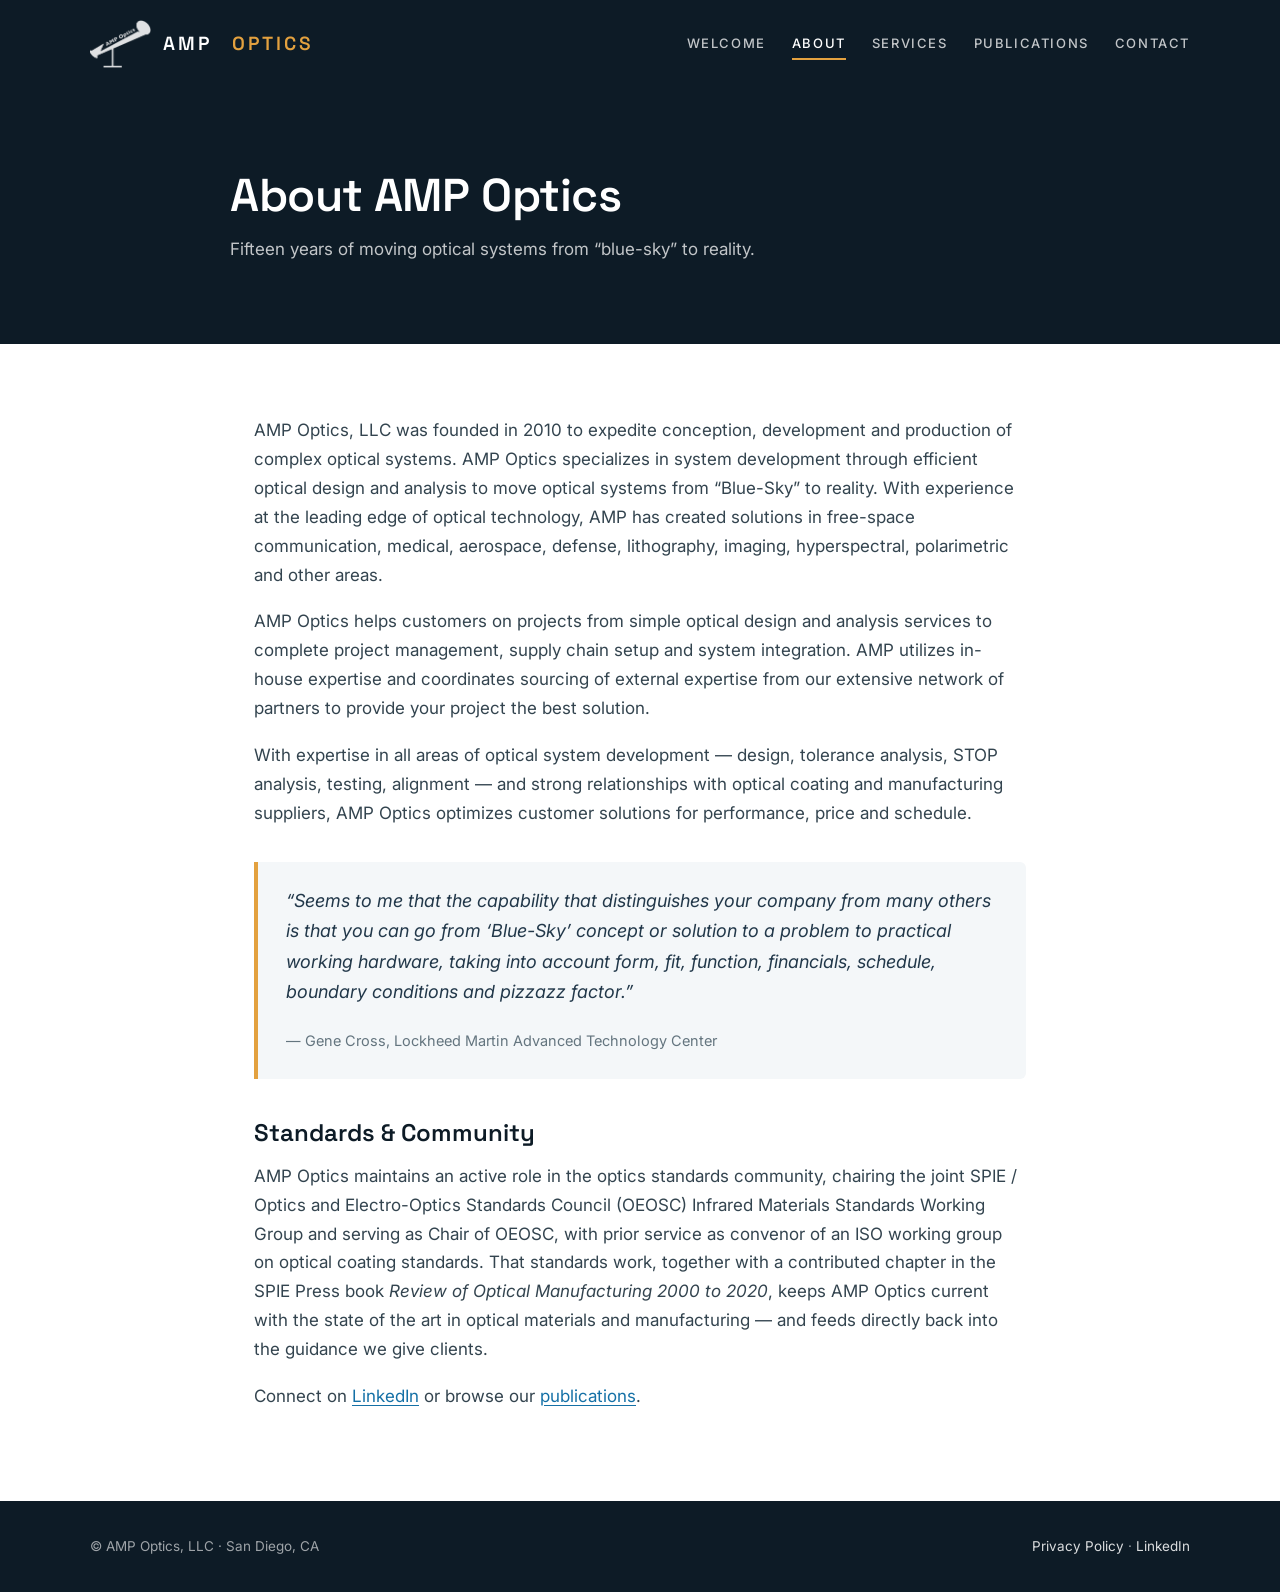
==== about-us/index.html @ 69f0fb99 "SEO: legacy URL redirects, richer metadata, expanded schema - Redirect stubs for /welcome, /welcome-" ====
<!DOCTYPE html>
<html lang="en">
<head>
  <meta charset="utf-8">
  <meta name="viewport" content="width=device-width, initial-scale=1">
  <title>About AMP Optics — Optical Engineering Consultancy Since 2010</title>
  <meta name="description" content="AMP Optics, LLC is an optical engineering consultancy founded in 2010, delivering optical system design and analysis for aerospace, defense, medical, free-space communication, lithography and hyperspectral applications.">
  <link rel="canonical" href="https://www.amp-optics.com/about-us/">
  <meta property="og:type" content="website">
  <meta property="og:title" content="About — AMP Optics">
  <meta property="og:description" content="Optical engineering consultancy founded in 2010 — free-space communication, medical, aerospace, defense, lithography, imaging and more.">
  <meta property="og:url" content="https://www.amp-optics.com/about-us/">
  <meta property="og:image" content="https://www.amp-optics.com/assets/hero.jpg">
  <link rel="icon" href="/assets/favicon.ico">
  <link rel="preconnect" href="https://fonts.googleapis.com">
  <link rel="preconnect" href="https://fonts.gstatic.com" crossorigin>
  <link href="https://fonts.googleapis.com/css2?family=Inter:wght@400;500;600&family=Space+Grotesk:wght@500;600&display=swap" rel="stylesheet">
  <link rel="stylesheet" href="/assets/style.css?v=3">
</head>
<body>
  <header>
    <div class="header-inner">
      <a class="wordmark" href="/"><img src="/assets/logo-white.png" alt="">AMP<span>&nbsp;Optics</span></a>
      <nav>
        <a href="/">Welcome</a>
        <a href="/about-us/" class="active">About</a>
        <a href="/services/">Services</a>
        <a href="/publications/">Publications</a>
        <a href="/contact-us/">Contact</a>
      </nav>
    </div>
  </header>

  <div class="page-head">
    <div class="section-inner">
      <h1>About AMP Optics</h1>
      <p>Fifteen years of moving optical systems from &ldquo;blue-sky&rdquo; to reality.</p>
    </div>
  </div>

  <main class="content">
    <p>AMP Optics, LLC was founded in 2010 to expedite conception, development and production of complex optical systems. AMP Optics specializes in system development through efficient optical design and analysis to move optical systems from &ldquo;Blue-Sky&rdquo; to reality. With experience at the leading edge of optical technology, AMP has created solutions in free-space communication, medical, aerospace, defense, lithography, imaging, hyperspectral, polarimetric and other areas.</p>

    <p>AMP Optics helps customers on projects from simple optical design and analysis services to complete project management, supply chain setup and system integration. AMP utilizes in-house expertise and coordinates sourcing of external expertise from our extensive network of partners to provide your project the best solution.</p>

    <p>With expertise in all areas of optical system development — design, tolerance analysis, STOP analysis, testing, alignment — and strong relationships with optical coating and manufacturing suppliers, AMP Optics optimizes customer solutions for performance, price and schedule.</p>

    <blockquote>
      <p>&ldquo;Seems to me that the capability that distinguishes your company from many others is that you can go from &lsquo;Blue-Sky&rsquo; concept or solution to a problem to practical working hardware, taking into account form, fit, function, financials, schedule, boundary conditions and pizzazz factor.&rdquo;</p>
      <cite>&mdash; Gene Cross, Lockheed Martin Advanced Technology Center</cite>
    </blockquote>

    <h2>Standards &amp; Community</h2>
    <p>AMP Optics maintains an active role in the optics standards community, chairing the joint SPIE / Optics and Electro-Optics Standards Council (OEOSC) Infrared Materials Standards Working Group and serving as Chair of OEOSC, with prior service as convenor of an ISO working group on optical coating standards. That standards work, together with a contributed chapter in the SPIE Press book <em>Review of Optical Manufacturing 2000 to 2020</em>, keeps AMP Optics current with the state of the art in optical materials and manufacturing &mdash; and feeds directly back into the guidance we give clients.</p>

    <p>Connect on <a href="https://www.linkedin.com/in/adam-phenis-612ab2/" rel="noopener">LinkedIn</a> or browse our <a href="/publications/">publications</a>.</p>
  </main>

  <footer>
    <div class="footer-inner">
      <span>&copy; AMP Optics, LLC &middot; San Diego, CA</span>
      <span><a href="/privacy/">Privacy Policy</a> &middot; <a href="https://www.linkedin.com/in/adam-phenis-612ab2/" rel="noopener">LinkedIn</a></span>
    </div>
  </footer>
</body>
</html>
---- assets/style.css ----
/* AMP Optics — 2026 refresh
   Space Grotesk headings / Inter body, dark hero, light content pages. */

:root {
  --ink: #0d1b26;        /* near-black navy — headers, footer, hero base */
  --ink-soft: #22384a;
  --paper: #ffffff;
  --paper-alt: #f4f7f9;
  --body: #33444f;
  --muted: #64757f;
  --accent: #1470a6;     /* heritage blue, refined */
  --accent-dark: #0e5580;
  --amber: #e3a13f;      /* sunset accent, used sparingly */
  --line: #e2e8ec;
}

* { margin: 0; padding: 0; box-sizing: border-box; }

html { scroll-behavior: smooth; -webkit-text-size-adjust: 100%; }

body {
  font-family: 'Inter', 'Helvetica Neue', Arial, sans-serif;
  font-weight: 400;
  font-size: 17px;
  color: var(--body);
  background: var(--paper);
  line-height: 1.7;
  display: flex;
  flex-direction: column;
  min-height: 100vh;
}

h1, h2, h3, .wordmark {
  font-family: 'Space Grotesk', 'Inter', sans-serif;
  color: var(--ink);
  line-height: 1.2;
}

/* ---------- Header / nav ---------- */

header {
  background: var(--ink);
  padding: 0 clamp(20px, 5vw, 56px);
}

.header-inner {
  max-width: 1100px;
  margin: 0 auto;
  display: flex;
  align-items: center;
  justify-content: space-between;
  flex-wrap: wrap;
  gap: 8px 24px;
  padding: 20px 0;
}

.wordmark {
  display: flex;
  align-items: center;
  gap: 12px;
  text-decoration: none;
  white-space: nowrap;
  color: #fff;
  font-size: 19px;
  font-weight: 600;
  letter-spacing: 3px;
  text-transform: uppercase;
}

.wordmark img {
  height: 48px;
  width: auto;
  display: block;
}

.wordmark span { color: var(--amber); }

nav {
  display: flex;
  flex-wrap: wrap;
  gap: 4px 26px;
}

nav a {
  color: rgba(255, 255, 255, 0.75);
  text-decoration: none;
  font-size: 13px;
  font-weight: 500;
  letter-spacing: 1.6px;
  text-transform: uppercase;
  padding: 4px 0;
  border-bottom: 2px solid transparent;
  transition: color 0.15s ease, border-color 0.15s ease;
}

nav a:hover { color: #fff; }
nav a.active { color: #fff; border-bottom-color: var(--amber); }

/* ---------- Hero (homepage) ---------- */

.hero {
  background:
    linear-gradient(180deg, rgba(13, 27, 38, 0.78) 0%, rgba(13, 27, 38, 0.55) 55%, rgba(13, 27, 38, 0.82) 100%),
    url('hero.jpg') center 35% / cover no-repeat;
  padding: clamp(90px, 14vw, 170px) clamp(20px, 5vw, 56px);
}

.hero-inner { max-width: 1100px; margin: 0 auto; }

.hero h1 {
  color: #fff;
  font-size: clamp(34px, 5.2vw, 58px);
  font-weight: 600;
  max-width: 17em;
  letter-spacing: -0.5px;
}

.hero h1 em {
  font-style: normal;
  color: var(--amber);
}

.hero p {
  color: rgba(255, 255, 255, 0.85);
  font-size: clamp(17px, 2vw, 20px);
  max-width: 36em;
  margin-top: 22px;
}

.hero-cta { margin-top: 38px; display: flex; flex-wrap: wrap; gap: 14px; }

.btn {
  display: inline-block;
  padding: 13px 30px;
  border-radius: 4px;
  font-size: 14px;
  font-weight: 600;
  letter-spacing: 1.2px;
  text-transform: uppercase;
  text-decoration: none;
  transition: background 0.15s ease, color 0.15s ease, border-color 0.15s ease;
}

.btn-primary { background: var(--accent); color: #fff; border: 1px solid var(--accent); }
.btn-primary:hover { background: var(--accent-dark); border-color: var(--accent-dark); }

.btn-ghost { background: transparent; color: #fff; border: 1px solid rgba(255, 255, 255, 0.55); }
.btn-ghost:hover { border-color: #fff; }

/* ---------- Sections ---------- */

section { padding: clamp(56px, 8vw, 96px) clamp(20px, 5vw, 56px); }

.section-inner { max-width: 1100px; margin: 0 auto; }

.section-alt { background: var(--paper-alt); }

.kicker {
  display: block;
  font-size: 13px;
  font-weight: 600;
  letter-spacing: 2.5px;
  text-transform: uppercase;
  color: var(--accent);
  margin-bottom: 12px;
}

section h2 {
  font-size: clamp(26px, 3.4vw, 36px);
  font-weight: 600;
  margin-bottom: 18px;
  letter-spacing: -0.3px;
}

.card-grid {
  display: grid;
  grid-template-columns: repeat(auto-fit, minmax(230px, 1fr));
  gap: 22px;
  margin-top: 40px;
}

.card {
  background: var(--paper);
  border: 1px solid var(--line);
  border-top: 3px solid var(--accent);
  border-radius: 6px;
  padding: 26px 24px;
}

.card h3 { font-size: 19px; font-weight: 600; margin-bottom: 10px; }

.card p { font-size: 15.5px; color: var(--body); }

.card .tools {
  display: block;
  margin-top: 14px;
  font-size: 13px;
  color: var(--muted);
}

/* Credibility strip */

.strip {
  background: var(--ink);
  padding: clamp(40px, 6vw, 64px) clamp(20px, 5vw, 56px);
}

.strip .section-inner {
  display: grid;
  grid-template-columns: repeat(auto-fit, minmax(200px, 1fr));
  gap: 28px;
  text-align: center;
}

.strip .stat b {
  display: block;
  font-family: 'Space Grotesk', sans-serif;
  font-size: 26px;
  font-weight: 600;
  color: #fff;
  margin-bottom: 4px;
}

.strip .stat {
  color: rgba(255, 255, 255, 0.65);
  font-size: 14.5px;
}

.strip a.stat { text-decoration: none; transition: color 0.15s ease; }
.strip a.stat:hover { color: rgba(255, 255, 255, 0.9); }
.strip a.stat:hover b { text-decoration: underline; text-underline-offset: 4px; }

/* CTA band */

.cta-band { text-align: center; }

.cta-band p { max-width: 34em; margin: 0 auto 30px; }

/* ---------- Content pages ---------- */

.page-head {
  background: var(--ink);
  padding: clamp(44px, 7vw, 80px) clamp(20px, 5vw, 56px);
}

.page-head .section-inner { max-width: 820px; }

.contact-head .section-inner {
  max-width: 1000px;
  display: flex;
  align-items: center;
  justify-content: space-between;
  gap: 24px;
}

.contact-head .head-text { max-width: 38em; }

.contact-head .head-art { flex: 0 0 auto; }

.contact-head .head-art svg { display: block; width: 220px; height: auto; }

@media (max-width: 720px) {
  .contact-head .head-art { display: none; }
}

.page-head h1 {
  color: #fff;
  font-size: clamp(30px, 4.4vw, 46px);
  font-weight: 600;
  letter-spacing: -0.4px;
}

.page-head p {
  color: rgba(255, 255, 255, 0.75);
  margin-top: 12px;
  max-width: 38em;
}

main.content {
  flex: 1;
  width: 100%;
  max-width: 820px;
  margin: 0 auto;
  padding: clamp(44px, 6vw, 72px) 24px;
}

main.content h2 {
  font-size: 24px;
  font-weight: 600;
  margin: 40px 0 14px;
}

main.content h2:first-child { margin-top: 0; }

main.content p { margin-bottom: 18px; }

main.content ul { margin: 0 0 18px 22px; }

main.content li { margin-bottom: 9px; }

main.content a { color: var(--accent); text-underline-offset: 3px; }
main.content a:hover { color: var(--accent-dark); }

blockquote {
  margin: 34px 0;
  padding: 24px 28px;
  background: var(--paper-alt);
  border-left: 4px solid var(--amber);
  border-radius: 0 6px 6px 0;
}

blockquote p {
  font-size: 18px;
  font-style: italic;
  color: var(--ink-soft);
  margin-bottom: 10px;
}

blockquote cite {
  font-style: normal;
  font-size: 14.5px;
  color: var(--muted);
}

/* Services */

.svc { margin-bottom: 36px; }

.svc h2 { margin-bottom: 8px; }

.svc .tools { font-size: 14px; color: var(--muted); margin-top: 6px; }

.brochures {
  margin-top: 44px;
  padding: 22px;
  background: var(--paper-alt);
  border: 1px solid var(--line);
  border-radius: 6px;
  text-align: center;
}

/* Publications */

.pub-list { list-style: none; margin-left: 0 !important; }

.pub-list li {
  border-left: 3px solid var(--accent);
  padding: 2px 0 2px 18px;
  margin-bottom: 22px;
}

.pub-list li a { text-decoration: none; }
.pub-list li a:hover { text-decoration: underline; }

.pub-year {
  display: inline-block;
  font-size: 12.5px;
  font-weight: 600;
  letter-spacing: 1px;
  color: var(--muted);
  margin-bottom: 2px;
}

/* ---------- Contact form ---------- */

form { max-width: 560px; }

.field { margin-bottom: 22px; }

.field-row { display: flex; gap: 16px; }

.field-row .field { flex: 1; }

label {
  display: block;
  font-size: 13px;
  font-weight: 600;
  letter-spacing: 0.4px;
  margin-bottom: 6px;
  color: var(--ink);
}

label .req { color: var(--muted); font-weight: 400; }

input, textarea {
  width: 100%;
  padding: 11px 13px;
  font-family: inherit;
  font-size: 16px;
  color: var(--ink);
  background: #fff;
  border: 1px solid #c6d0d7;
  border-radius: 4px;
  transition: border-color 0.15s ease, box-shadow 0.15s ease;
}

input:focus, textarea:focus {
  outline: none;
  border-color: var(--accent);
  box-shadow: 0 0 0 3px rgba(20, 112, 166, 0.15);
}

textarea { min-height: 150px; resize: vertical; }

button {
  padding: 13px 38px;
  font-family: inherit;
  font-size: 14px;
  font-weight: 600;
  letter-spacing: 1.2px;
  text-transform: uppercase;
  color: #fff;
  background: var(--accent);
  border: none;
  border-radius: 4px;
  cursor: pointer;
  transition: background 0.15s ease;
}

button:hover { background: var(--accent-dark); }

.form-status { margin-top: 16px; min-height: 1.5em; color: var(--ink); font-weight: 500; }

/* ---------- Footer ---------- */

footer {
  background: var(--ink);
  margin-top: auto;
  padding: 34px clamp(20px, 5vw, 56px);
}

.footer-inner {
  max-width: 1100px;
  margin: 0 auto;
  display: flex;
  flex-wrap: wrap;
  align-items: center;
  justify-content: space-between;
  gap: 10px 24px;
  font-size: 13.5px;
  color: rgba(255, 255, 255, 0.6);
}

footer a {
  color: rgba(255, 255, 255, 0.85);
  text-decoration: none;
}

footer a:hover { color: #fff; text-decoration: underline; }

@media (max-width: 560px) {
  .field-row { flex-direction: column; gap: 0; }
  .header-inner { justify-content: center; }
  nav { justify-content: center; }
  .footer-inner { justify-content: center; text-align: center; }
}
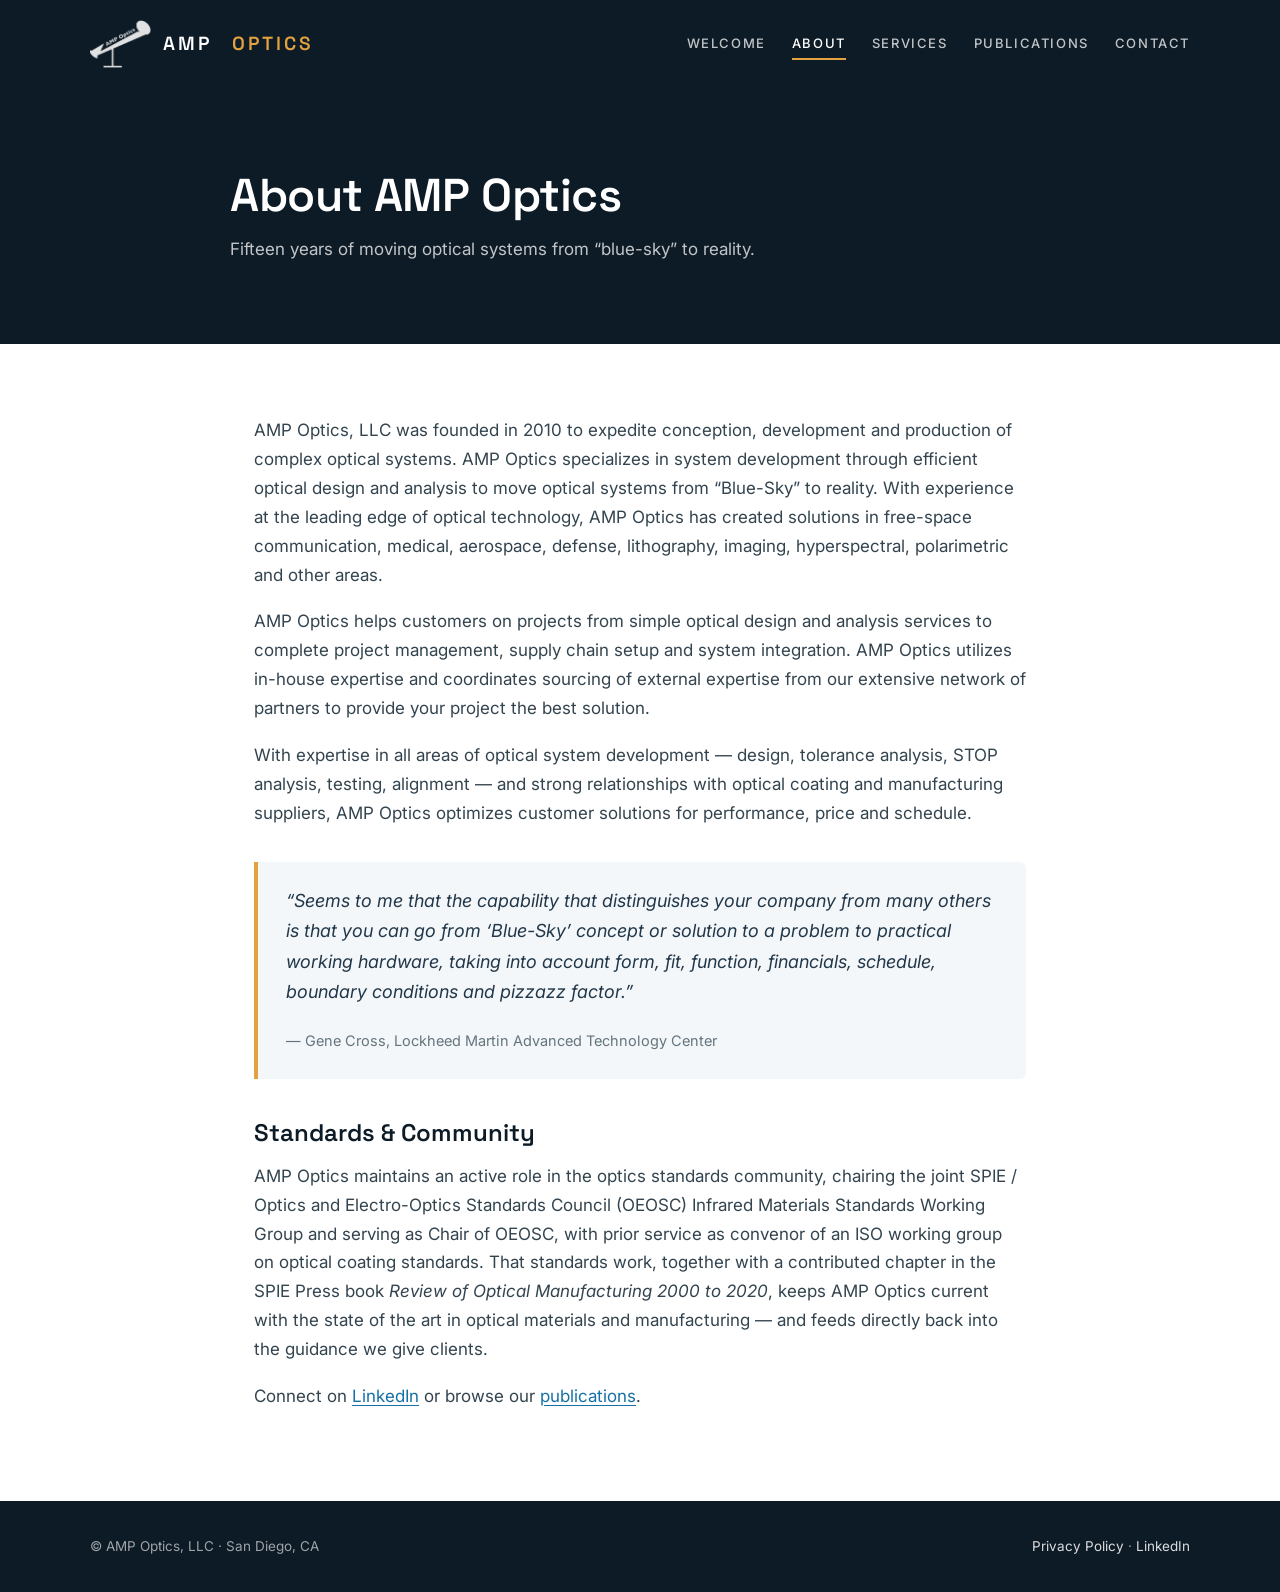
==== commit f0518b21: "About: use full 'AMP Optics' name in body text Two sentences referred to the company as just 'AMP'. " ====
--- a/about-us/index.html
+++ b/about-us/index.html
@@ -39,9 +39,9 @@
   </div>
 
   <main class="content">
-    <p>AMP Optics, LLC was founded in 2010 to expedite conception, development and production of complex optical systems. AMP Optics specializes in system development through efficient optical design and analysis to move optical systems from &ldquo;Blue-Sky&rdquo; to reality. With experience at the leading edge of optical technology, AMP has created solutions in free-space communication, medical, aerospace, defense, lithography, imaging, hyperspectral, polarimetric and other areas.</p>
+    <p>AMP Optics, LLC was founded in 2010 to expedite conception, development and production of complex optical systems. AMP Optics specializes in system development through efficient optical design and analysis to move optical systems from &ldquo;Blue-Sky&rdquo; to reality. With experience at the leading edge of optical technology, AMP Optics has created solutions in free-space communication, medical, aerospace, defense, lithography, imaging, hyperspectral, polarimetric and other areas.</p>
 
-    <p>AMP Optics helps customers on projects from simple optical design and analysis services to complete project management, supply chain setup and system integration. AMP utilizes in-house expertise and coordinates sourcing of external expertise from our extensive network of partners to provide your project the best solution.</p>
+    <p>AMP Optics helps customers on projects from simple optical design and analysis services to complete project management, supply chain setup and system integration. AMP Optics utilizes in-house expertise and coordinates sourcing of external expertise from our extensive network of partners to provide your project the best solution.</p>
 
     <p>With expertise in all areas of optical system development — design, tolerance analysis, STOP analysis, testing, alignment — and strong relationships with optical coating and manufacturing suppliers, AMP Optics optimizes customer solutions for performance, price and schedule.</p>
 
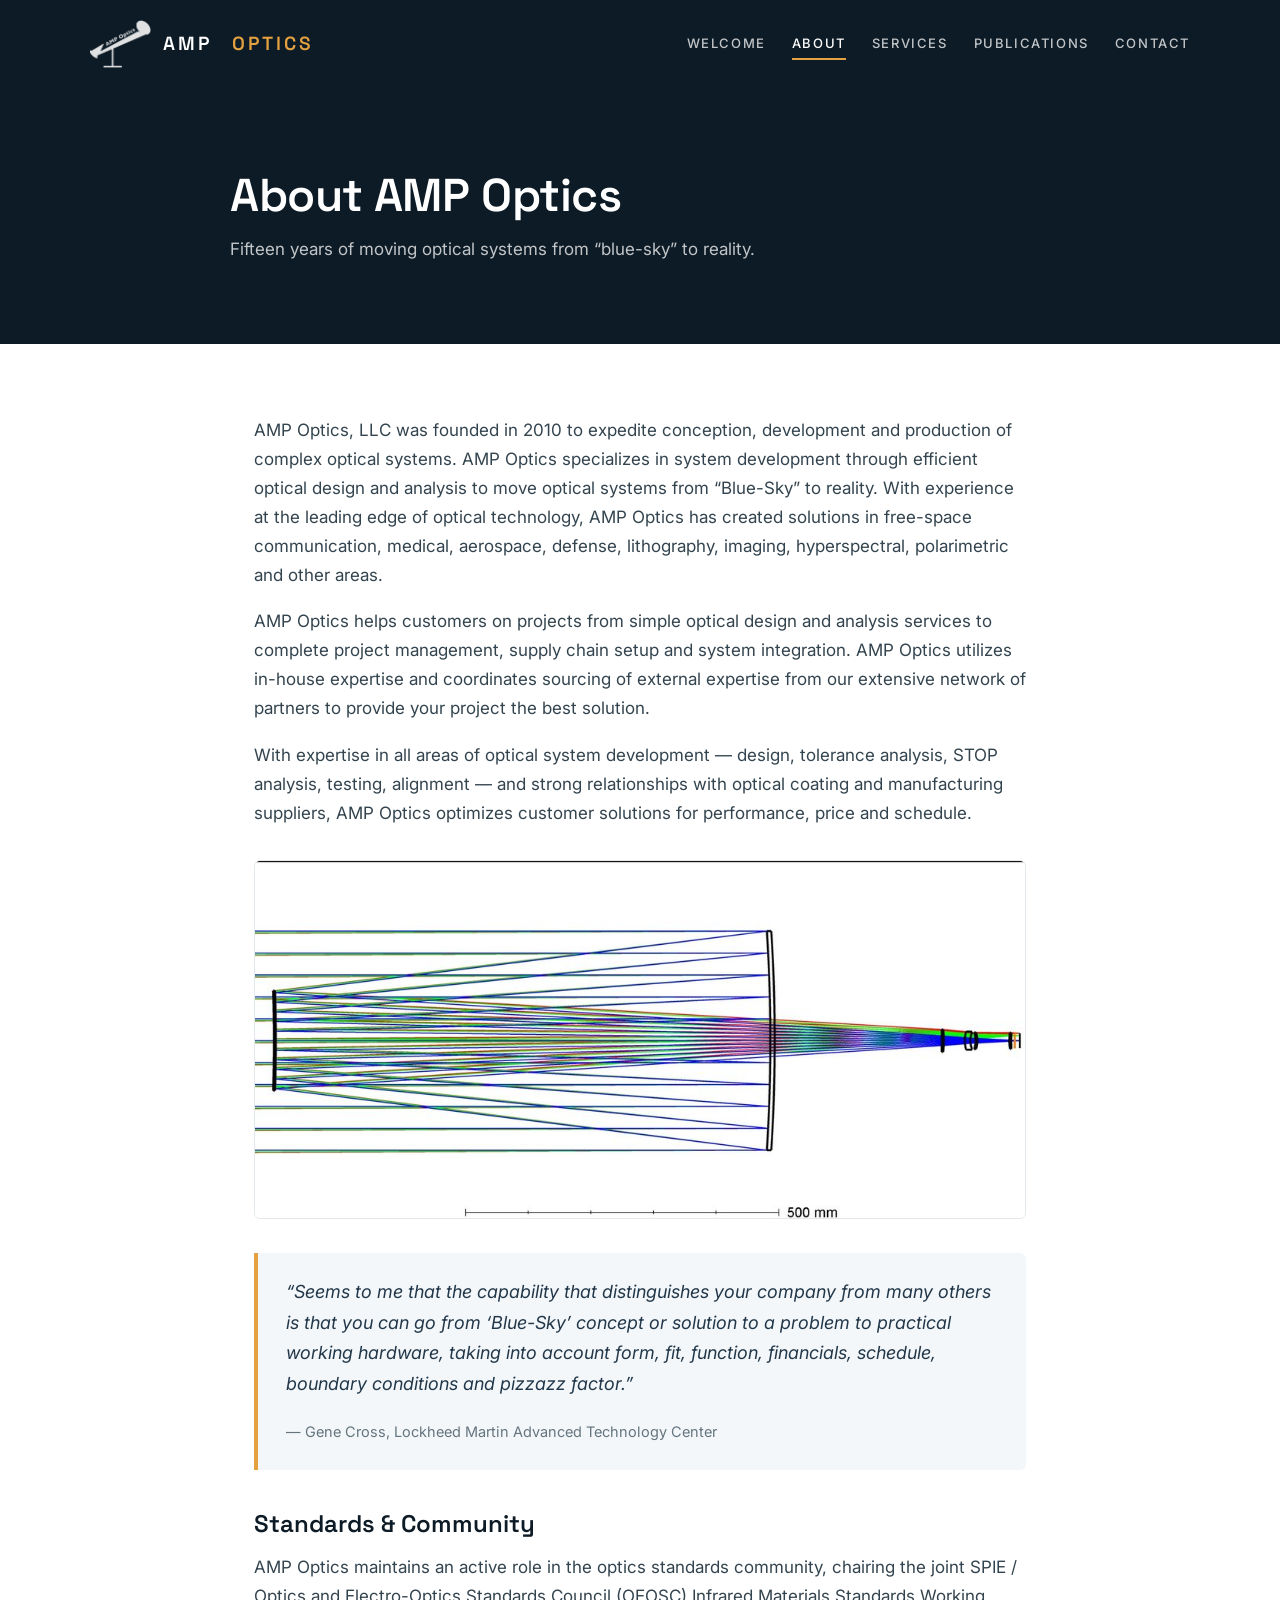
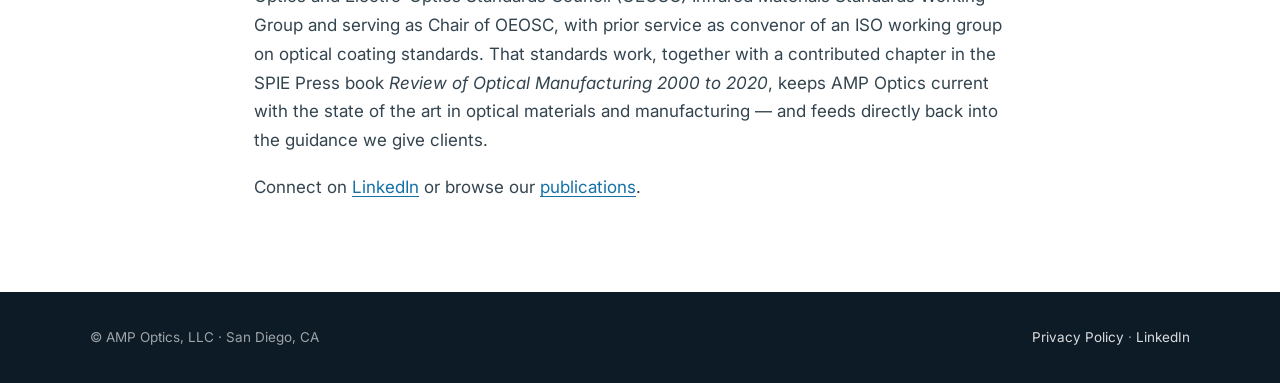
==== commit dd13cc01: "Add images to homepage cards and About page; trim two Services captions Homepage: each capability ca" ====
--- a/about-us/index.html
+++ b/about-us/index.html
@@ -15,7 +15,7 @@
   <link rel="preconnect" href="https://fonts.googleapis.com">
   <link rel="preconnect" href="https://fonts.gstatic.com" crossorigin>
   <link href="https://fonts.googleapis.com/css2?family=Inter:wght@400;500;600&family=Space+Grotesk:wght@500;600&display=swap" rel="stylesheet">
-  <link rel="stylesheet" href="/assets/style.css?v=3">
+  <link rel="stylesheet" href="/assets/style.css?v=7">
 </head>
 <body>
   <header>
@@ -45,6 +45,10 @@
 
     <p>With expertise in all areas of optical system development — design, tolerance analysis, STOP analysis, testing, alignment — and strong relationships with optical coating and manufacturing suppliers, AMP Optics optimizes customer solutions for performance, price and schedule.</p>
 
+    <figure class="wide-figure">
+      <img src="/assets/about-telescope.jpg" alt="Optical layout of a corrected Dall-Kirkham telescope, with rays from several field angles traced from the primary mirror through the corrector group to the focal plane." loading="lazy">
+    </figure>
+
     <blockquote>
       <p>&ldquo;Seems to me that the capability that distinguishes your company from many others is that you can go from &lsquo;Blue-Sky&rsquo; concept or solution to a problem to practical working hardware, taking into account form, fit, function, financials, schedule, boundary conditions and pizzazz factor.&rdquo;</p>
       <cite>&mdash; Gene Cross, Lockheed Martin Advanced Technology Center</cite>
--- a/assets/style.css
+++ b/assets/style.css
@@ -187,6 +187,16 @@
   padding: 26px 24px;
 }
 
+/* Full-bleed image at the top of a capability card. Negative margins pull it
+   out to the card edges, past the 26px/24px padding. */
+.card img {
+  display: block;
+  width: calc(100% + 48px);
+  height: auto;
+  margin: -26px -24px 18px;
+  border-radius: 4px 4px 0 0;
+}
+
 .card h3 { font-size: 19px; font-weight: 600; margin-bottom: 10px; }
 
 .card p { font-size: 15.5px; color: var(--body); }
@@ -244,6 +254,46 @@
 }
 
 .page-head .section-inner { max-width: 820px; }
+
+/* Publications header: antique optics texts behind the heading.
+   Gradient is weighted darker on the left, where the text sits, so the
+   spines stay visible on the right without hurting contrast. */
+.pub-head {
+  background-color: var(--ink);
+  background-image:
+    linear-gradient(90deg, rgba(13, 27, 38, 0.93) 0%, rgba(13, 27, 38, 0.86) 40%, rgba(13, 27, 38, 0.66) 100%),
+    url('publications-header.jpg');
+  background-size: cover;
+  /* Sit high in the frame so the tops of the books are visible rather than
+     cropped mid-spine. Measured contrast stays above WCAG AA here. */
+  background-position: center 12%;
+  background-repeat: no-repeat;
+}
+
+@media (max-width: 700px) {
+  /* Narrow screens crop the image hard; darken further so text still reads. */
+  .pub-head {
+    background-image:
+      linear-gradient(rgba(13, 27, 38, 0.90), rgba(13, 27, 38, 0.90)),
+      url('publications-header.jpg');
+  }
+}
+
+.head-credit {
+  margin-top: 14px;
+  font-size: 13px;
+  letter-spacing: 0.3px;
+  color: rgba(255, 255, 255, 0.72);
+}
+
+.head-credit a {
+  color: rgba(255, 255, 255, 0.85);
+  text-decoration: underline;
+  text-underline-offset: 2px;
+  text-decoration-color: rgba(255, 255, 255, 0.4);
+}
+
+.head-credit a:hover { color: #fff; text-decoration-color: #fff; }
 
 .contact-head .section-inner {
   max-width: 1000px;
@@ -301,6 +351,16 @@
 main.content a { color: var(--accent); text-underline-offset: 3px; }
 main.content a:hover { color: var(--accent-dark); }
 
+.wide-figure { margin: 32px 0; }
+
+.wide-figure img {
+  display: block;
+  width: 100%;
+  height: auto;
+  border: 1px solid var(--line);
+  border-radius: 6px;
+}
+
 blockquote {
   margin: 34px 0;
   padding: 24px 28px;
@@ -329,6 +389,32 @@
 .svc h2 { margin-bottom: 8px; }
 
 .svc .tools { font-size: 14px; color: var(--muted); margin-top: 6px; }
+
+.svc figure {
+  margin: 20px 0 0;
+  text-align: center;
+}
+
+/* Renders vary in aspect: wide ones fill the column, the near-square one is
+   capped by height so it doesn't dominate the section. */
+.svc figure img {
+  display: block;
+  margin: 0 auto;
+  max-width: 100%;
+  max-height: 440px;
+  width: auto;
+  height: auto;
+  border: 1px solid var(--line);
+  border-radius: 6px;
+}
+
+.svc figcaption {
+  margin-top: 10px;
+  font-size: 13.5px;
+  line-height: 1.5;
+  color: var(--muted);
+  text-align: left;
+}
 
 .brochures {
   margin-top: 44px;
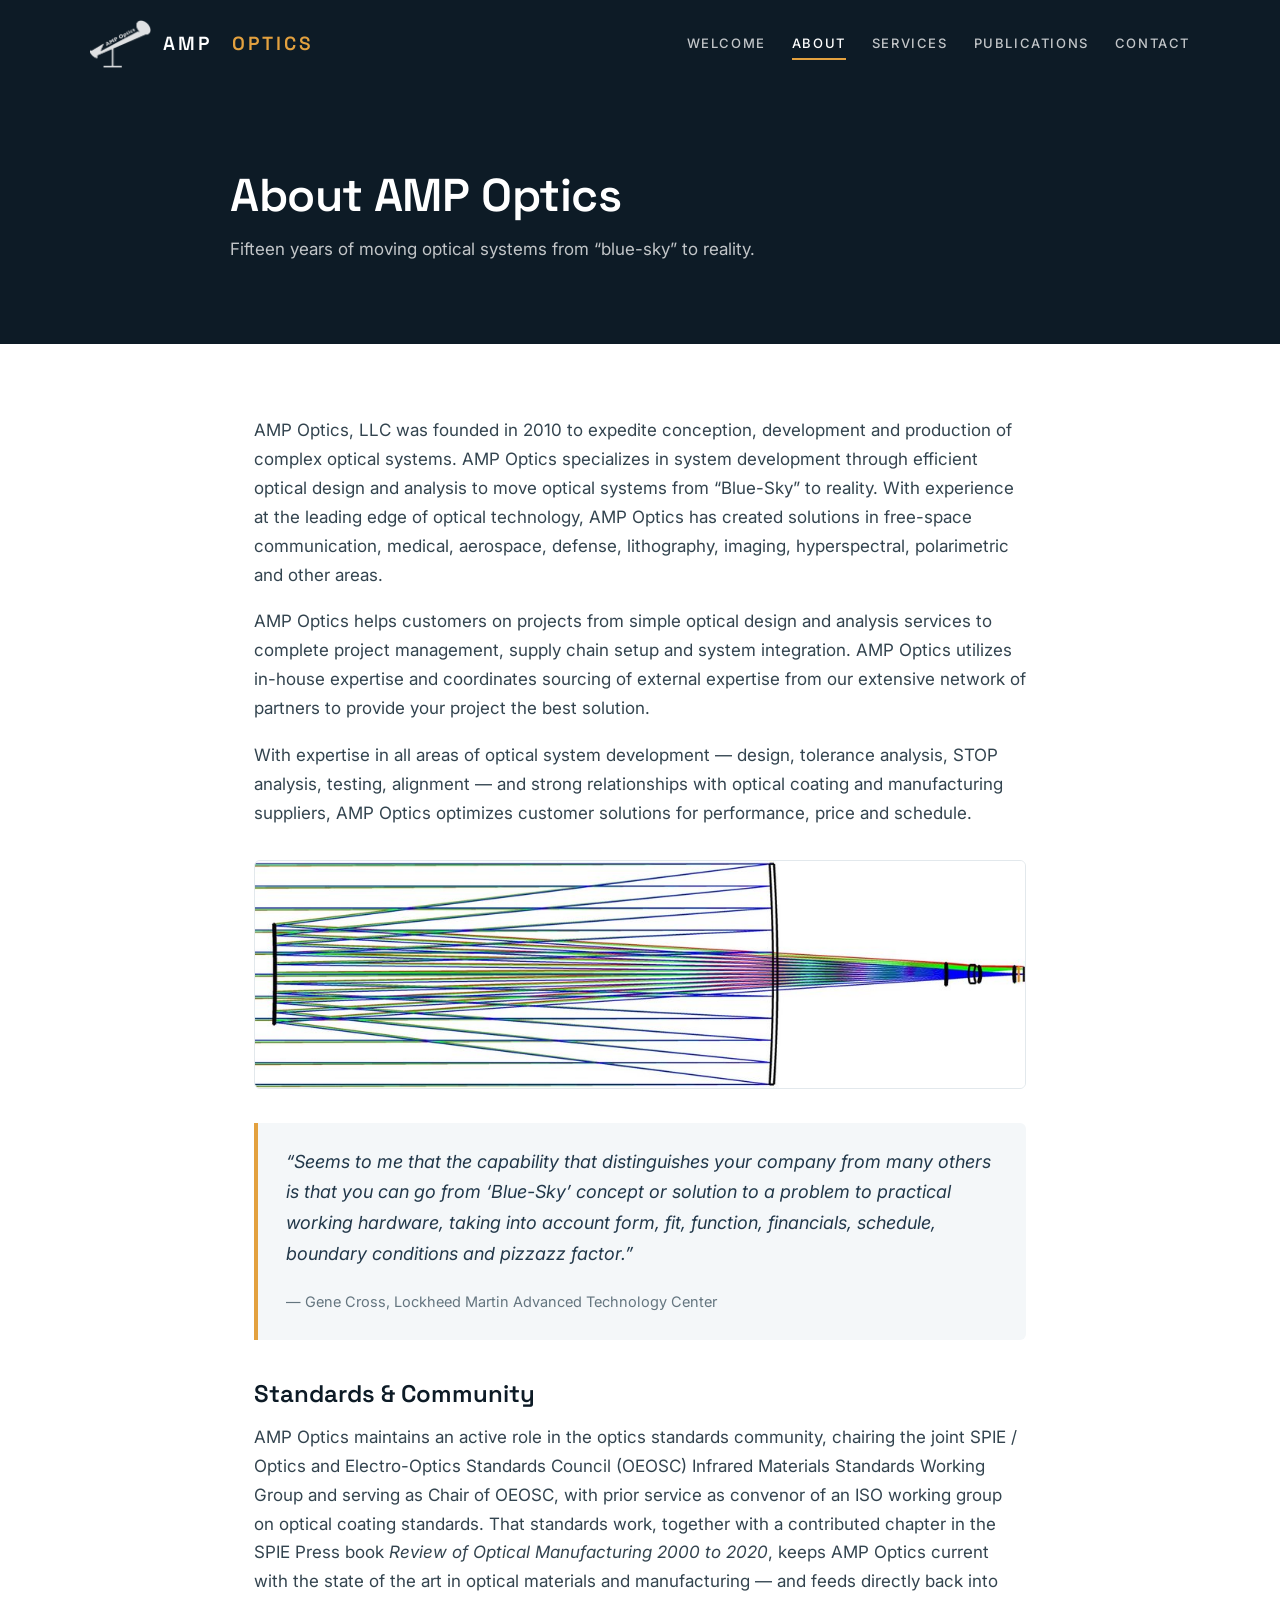
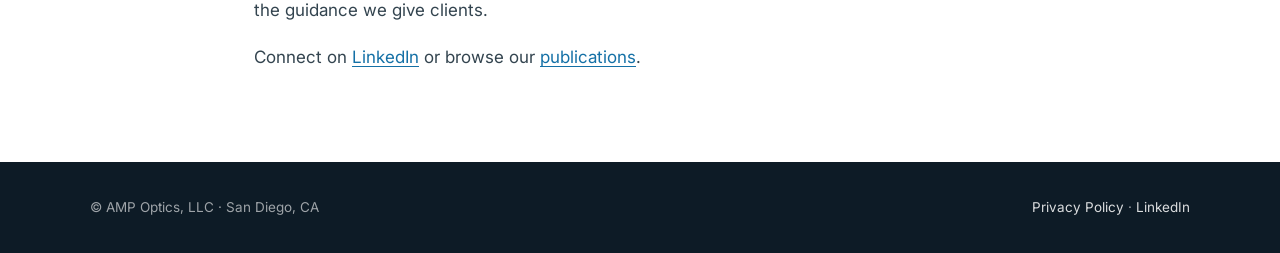
==== commit 320c012c: "Swap in dimension-free renders; drop Services captions; add two more Homepage cards now use the scal" ====
--- a/about-us/index.html
+++ b/about-us/index.html
@@ -15,7 +15,7 @@
   <link rel="preconnect" href="https://fonts.googleapis.com">
   <link rel="preconnect" href="https://fonts.gstatic.com" crossorigin>
   <link href="https://fonts.googleapis.com/css2?family=Inter:wght@400;500;600&family=Space+Grotesk:wght@500;600&display=swap" rel="stylesheet">
-  <link rel="stylesheet" href="/assets/style.css?v=7">
+  <link rel="stylesheet" href="/assets/style.css?v=8">
 </head>
 <body>
   <header>
--- a/assets/style.css
+++ b/assets/style.css
@@ -351,6 +351,21 @@
 main.content a { color: var(--accent); text-underline-offset: 3px; }
 main.content a:hover { color: var(--accent-dark); }
 
+.work-grid {
+  display: grid;
+  grid-template-columns: repeat(auto-fit, minmax(270px, 1fr));
+  gap: 20px;
+  margin-top: 28px;
+}
+
+.work-grid img {
+  display: block;
+  width: 100%;
+  height: auto;
+  border: 1px solid var(--line);
+  border-radius: 6px;
+}
+
 .wide-figure { margin: 32px 0; }
 
 .wide-figure img {
